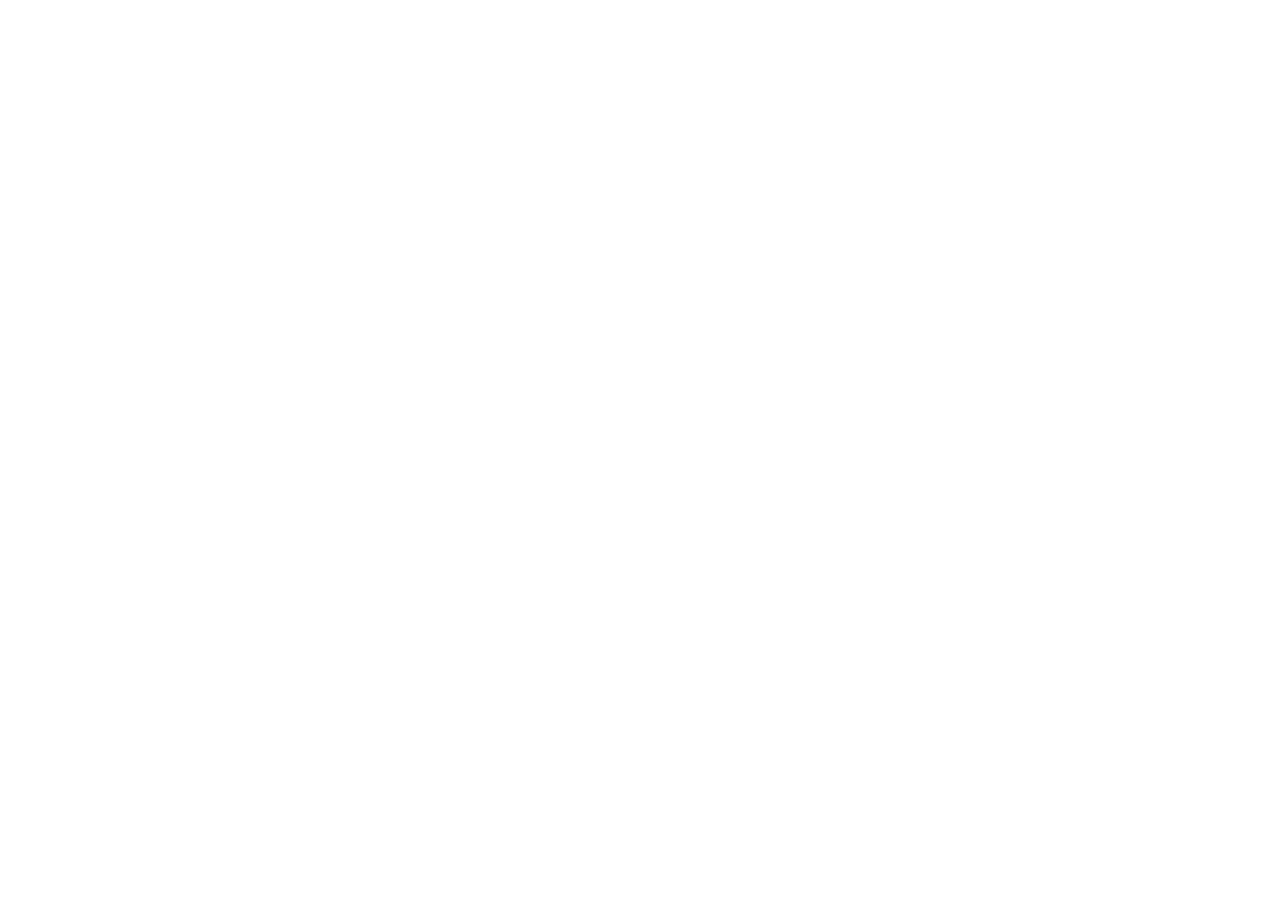
==== index.html @ ad13fb22 "estrutura inicial dos arquivos" ====
<!DOCTYPE html>
<html lang="pt">
<head>
    <meta charset="UTF-8">
    <meta name="viewport" content="width=device-width, initial-scale=1.0">
    <link rel="stylesheet" href="style.css">
    <title>Portifólio</title>    
</head>
<body>
    
</body>
</html>
---- style.css ----
@import url('https://fonts.googleapis.com/css2?family=Baloo+Da+2:wght@400;500;600;700&family=Josefin+Slab:ital,wght@0,300;0,600;0,700;1,300;1,400;1,600&family=Mulish:ital,wght@0,200;0,300;0,400;0,500;1,200;1,300;1,400&display=swap');
@import url('https://cdnjs.cloudflare.com/ajax/libs/font-awesome/5.15.2/css/all.min.css');
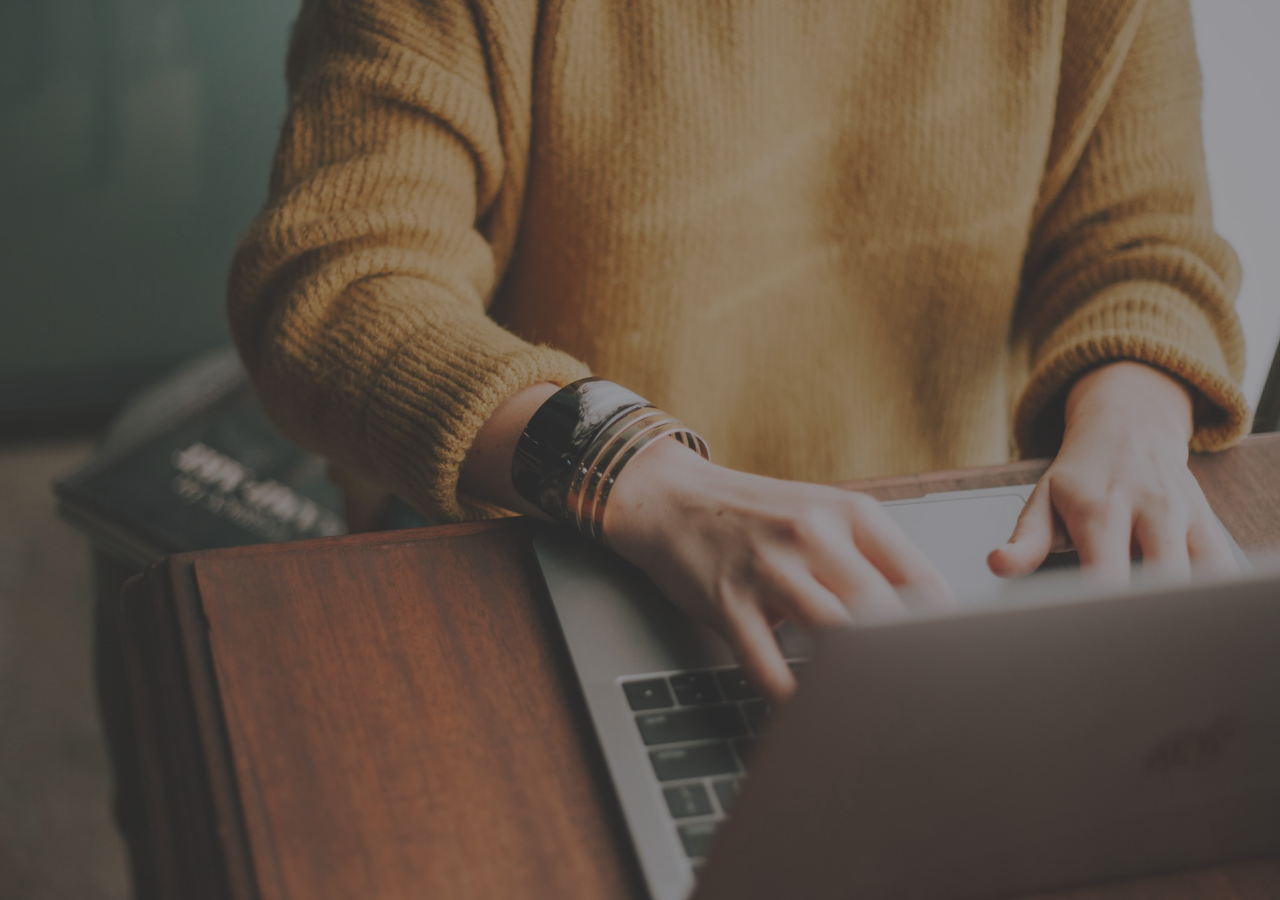
==== commit a887998f: ":package: header" ====
--- a/index.html
+++ b/index.html
@@ -4,9 +4,26 @@
     <meta charset="UTF-8">
     <meta name="viewport" content="width=device-width, initial-scale=1.0">
     <link rel="stylesheet" href="style.css">
-    <title>Portifólio</title>    
+    <link rel="apple-touch-icon" sizes="180x180" href="images/apple-touch-icon.png">
+    <link rel="icon" type="image/png" sizes="32x32" href="images/favicon-32x32.png">
+    <link rel="icon" type="image/png" sizes="16x16" href="images/favicon-16x16.png">
+    <link rel="manifest" href="/site.webmanifest">
+    <title>PinheiroSM</title>    
 </head>
 <body>
-    
+
+    <div class="container">
+        <header>
+            <div class="img-wrapper">
+                <img src="./images/bgheader.jpg" alt="">
+            </div>
+            <div class="banner">
+                <h1>Social Media & Design Gráfico</h1>
+                <p>Pablo Pinheiro</p>
+                <button>Saiba mais</button>
+            </div>
+        </header>
+    </div>
+
 </body>
 </html>--- a/style.css
+++ b/style.css
@@ -1,2 +1,100 @@
 @import url('https://fonts.googleapis.com/css2?family=Baloo+Da+2:wght@400;500;600;700&family=Josefin+Slab:ital,wght@0,300;0,600;0,700;1,300;1,400;1,600&family=Mulish:ital,wght@0,200;0,300;0,400;0,500;1,200;1,300;1,400&display=swap');
-@import url('https://cdnjs.cloudflare.com/ajax/libs/font-awesome/5.15.2/css/all.min.css');+@import url('https://cdnjs.cloudflare.com/ajax/libs/font-awesome/5.15.2/css/all.min.css');
+
+* {
+    margin: 0;
+    padding: 0;
+}
+
+header {
+    width: 100%;
+    height: 100vh;
+    overflow: hidden;
+    position: relative;
+}
+
+.img-wrapper {
+    width: 100%;
+    height: 100%;
+    overflow: hidden;
+    background-color: rgba(0, 0, 0, 0.7);
+}
+
+.img-wrapper img{
+    width: 100%;
+    height: 100%;
+    object-fit: cover;
+    opacity: 0.5;
+    animation: zoom 25s;
+}
+
+@keyframes zoom {
+    0%{
+        transform: scale(1.3);
+    }
+    100%{
+        transform: scale(1);
+    }
+}
+
+.banner {
+    position: absolute;
+    top: 30%;
+    left: 15%;
+}
+
+.banner h1{
+    color: #fff;
+    font-size: 5rem;
+    font-family: "Baloo Da 2", serif;
+    font-weight: 200;
+    text-shadow: .2rem .3rem 2px rgba(0, 0, 0, 0.4);
+    line-height: 5rem;
+    margin-bottom: 2rem;
+    opacity: 0;
+    animation: moveBannner 1s 0.5s forwards;
+}
+
+.banner p{
+    font-family: "Josefin Slab", serif;
+    color: #fff;
+    font-size: 2rem;
+    text-shadow: .2rem .2rem rgba(0, 0, 0, 0.4);
+    margin-bottom: 2rem;
+    opacity: 0;
+    animation: moveBannner 1s 0.7s forwards;
+}
+
+.banner button{
+    font-family: "Mulish", serif;
+    color: #fff;
+    font-size: 1rem;
+    letter-spacing: .1rem;
+    text-transform: uppercase;
+    background: #DA22FF;  
+    background: -webkit-linear-gradient(to right, #DA22FF, #9733EE); 
+    background: linear-gradient(to right, #DA22FF, #9733EE); 
+    padding: 1rem 3rem;
+    border: none;
+    border-radius: 5px;
+    cursor: pointer;
+    opacity: 0;
+    box-shadow: 0 8px 16px 0 rgba(0,0,0,0.2), 0 6px 20px 0 rgba(0,0,0,0.19);
+    animation: moveBannner 1s 0.9s forwards;
+}
+
+.banner button:hover{
+    box-shadow: 0 12px 16px 0 rgba(0,0,0,0.24), 0 17px 50px 0 rgba(0,0,0,0.19);
+}
+
+@keyframes moveBannner{
+    0%{
+        transform: translateY(10rem) rotateY(-30deg);
+    }
+    100%{
+        transform: translateY(0) rotateY(0);
+        opacity: 1;
+    }
+}
+
+
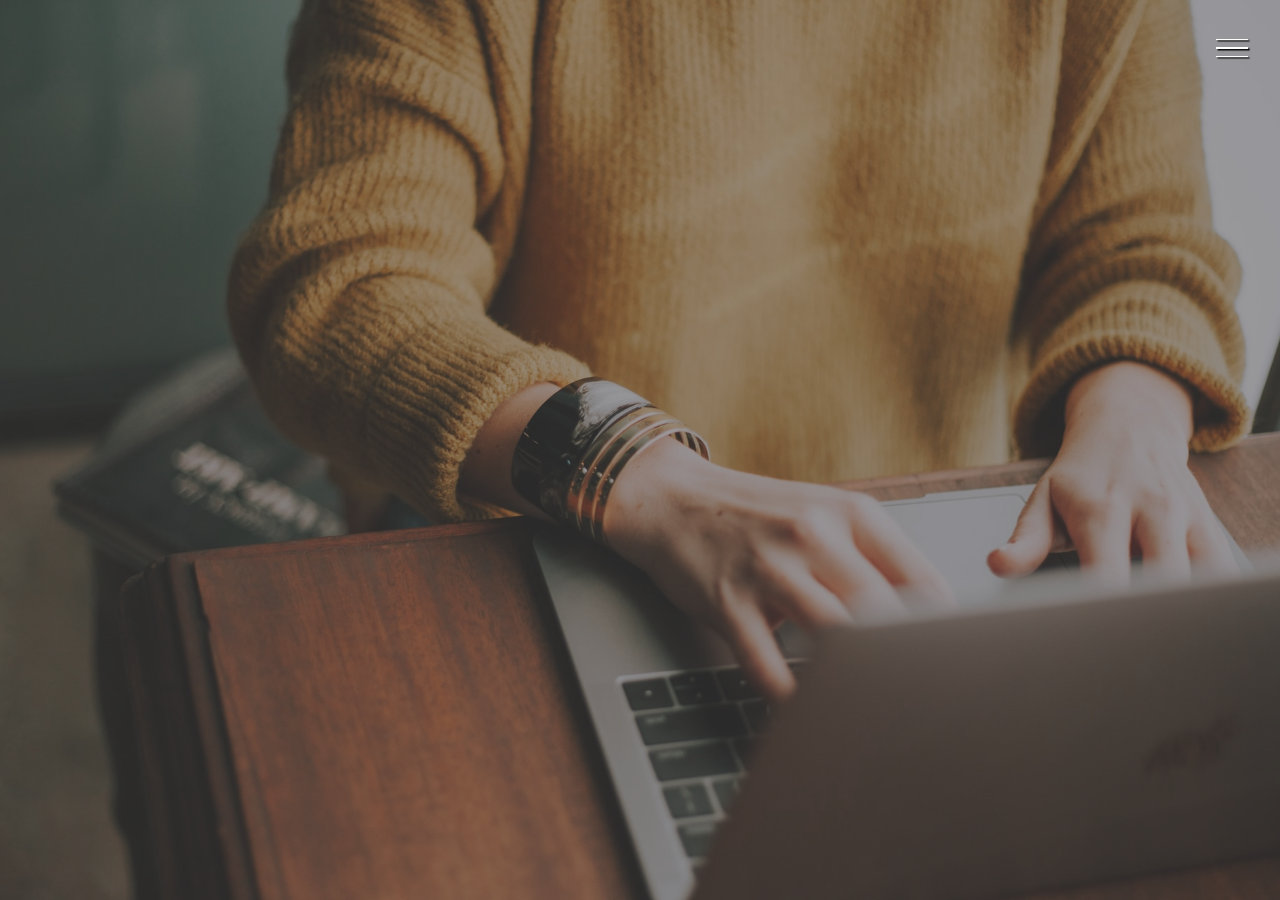
==== commit 78f07ac6: ":package: menu sidebar" ====
--- a/index.html
+++ b/index.html
@@ -10,20 +10,46 @@
     <link rel="manifest" href="/site.webmanifest">
     <title>PinheiroSM</title>    
 </head>
-<body>
+    <body>
 
-    <div class="container">
-        <header>
-            <div class="img-wrapper">
-                <img src="./images/bgheader.jpg" alt="">
+        <div class="container">
+
+            <div class="hamburguer">
+                <div class="line" id="line1"></div>
+                <div class="line" id="line2"></div>
+                <div class="line" id="line3"></div>
+                <span>Fechar</span>
             </div>
-            <div class="banner">
-                <h1>Social Media & Design Gráfico</h1>
-                <p>Pablo Pinheiro</p>
-                <button>Saiba mais</button>
+
+            <header>
+                <div class="img-wrapper">
+                    <img src="./images/bgheader.jpg" alt="">
+                </div>
+                <div class="banner">
+                    <h1>Social Media & Design Gráfico</h1>
+                    <p>Pablo Pinheiro</p>
+                    <button>Saiba mais</button>
+                </div>
+            </header>
+            
+            <div class="sidebar" >
+                <nav>
+                    <ul class="menu">
+                        <li class="menu-item"><a href="#" class="menu-link">Home</a></li>
+                        <li class="menu-item"><a href="#" class="menu-link">Conhecimento</a></li>
+                        <li class="menu-item"><a href="#" class="menu-link">Projetos</a></li>
+                        <li class="menu-item"><a href="#" class="menu-link">Contato</a></li>
+                        <li class="menu-item"><a href="#" class="menu-link">Orçamento</a></li>
+                    </ul>
+                </nav>
+                <div class="social-media">
+                    <a href="#"><i class="fab fa-facebook"></i></a>
+                    <a href="#"><i class="fab fa-github-alt"></i></a>
+                    <a href="#"><i class="fab fa-twitter"></i></a>
+                </div>
             </div>
-        </header>
-    </div>
+        </div>
+    </body>
 
-</body>
+    <script src="script.js"></script>
 </html>--- a/style.css
+++ b/style.css
@@ -4,6 +4,81 @@
 * {
     margin: 0;
     padding: 0;
+    list-style: none;
+    text-decoration: none;
+}
+
+:root{
+    --font-primary: "Baloo da 2", serif;
+    --font-secondary:  "Josefin Slab", serif;
+    --font-action: "Mulish", serif;
+}
+
+.hamburguer{
+    width: 2rem;
+    height: 2rem;
+    position: fixed;
+    z-index: 100;
+    right: 2rem;
+    top: 2rem;
+    display: flex;
+    flex-direction: column;
+    justify-content: space-evenly;
+    cursor: pointer;
+}
+
+.show-menu .hamburguer{
+    right: 16rem;
+}
+
+.line{
+    width: 100%;
+    height: .1rem;
+    background-color: #fff;
+    box-shadow: 0.1rem 0.1rem 1px #000;
+    transition: transform 1s;
+}
+
+.show-menu #line1{
+    transform: translate(.4rem, .4rem) rotate(45deg);
+}
+
+.show-menu #line2{
+    opacity: 0;
+    visibility: hidden;
+}
+
+.show-menu #line3 {
+    transform: translate(.3rem, -.5rem) rotate(-45deg);
+}
+
+.hamburguer span{
+    position: absolute;
+    left: 3rem;
+    height: 2rem;
+    width: 6rem;
+    display: flex;
+    justify-content: center;
+    align-items: center;
+    background-color: #c53030;
+    color: #fff;
+    font-family: var(--font-action);
+    opacity: 0;
+    transition: opacity 0.8s;
+}
+
+.hamburguer span::before{
+    content: "";
+    position: absolute;
+    border-right: .5rem solid #c53030;
+    border-top: .5rem solid transparent;
+    border-left: .5rem solid transparent;
+    border-bottom: .5rem solid transparent;
+    left: -1rem;
+}
+
+.show-menu .hamburguer:hover span{
+    opacity: 0.8;
 }
 
 header {
@@ -46,7 +121,7 @@
 .banner h1{
     color: #fff;
     font-size: 5rem;
-    font-family: "Baloo Da 2", serif;
+    font-family: var(--font-primary);
     font-weight: 200;
     text-shadow: .2rem .3rem 2px rgba(0, 0, 0, 0.4);
     line-height: 5rem;
@@ -56,7 +131,7 @@
 }
 
 .banner p{
-    font-family: "Josefin Slab", serif;
+    font-family: var(--font-secondary);
     color: #fff;
     font-size: 2rem;
     text-shadow: .2rem .2rem rgba(0, 0, 0, 0.4);
@@ -66,7 +141,7 @@
 }
 
 .banner button{
-    font-family: "Mulish", serif;
+    font-family: var(--font-action);
     color: #fff;
     font-size: 1rem;
     letter-spacing: .1rem;
@@ -81,6 +156,7 @@
     opacity: 0;
     box-shadow: 0 8px 16px 0 rgba(0,0,0,0.2), 0 6px 20px 0 rgba(0,0,0,0.19);
     animation: moveBannner 1s 0.9s forwards;
+    transition:  box-shadow 0.5s;
 }
 
 .banner button:hover{
@@ -97,4 +173,64 @@
     }
 }
 
-
+.sidebar{
+    width: 20rem;
+    height: 100vh;
+    background-color: #fff;
+    position: fixed;
+    top: 0;
+    right: -20rem;
+    transition: all 1s;
+}
+
+.show-menu .sidebar{
+    right: 0;
+}
+
+.menu{
+    position: absolute;
+    top: 40%;
+    left: 50%;
+    transform: translate(-50%, -50%);
+}
+
+.menu-item{
+    text-align: center;
+    margin-bottom: -.10rem;
+}
+
+.menu-link{
+    font-family: var(--font-primary);
+    font-size: 2rem;
+    color: #555;
+    transition: color 1s;    
+}
+
+.menu-link:hover{
+    color: #9733EE;
+}
+
+.social-media{
+    width: 100%;
+    position: absolute;
+    bottom: 2rem;
+    display: flex;
+    justify-content: space-evenly;
+}
+
+.social-media i{
+    color: #9733EE;
+    height: 2.5rem;
+    width: 2.5rem;
+    font-size: 2rem;
+    display: flex;
+    justify-content: center;
+    align-items: center;
+    border-radius: 50%;
+    transition:  box-shadow 0.5s;
+
+}
+
+.social-media i:hover{
+    box-shadow: 0 12px 16px 0 rgba(0,0,0,0.24), 0 17px 50px 0 rgba(0,0,0,0.19);
+}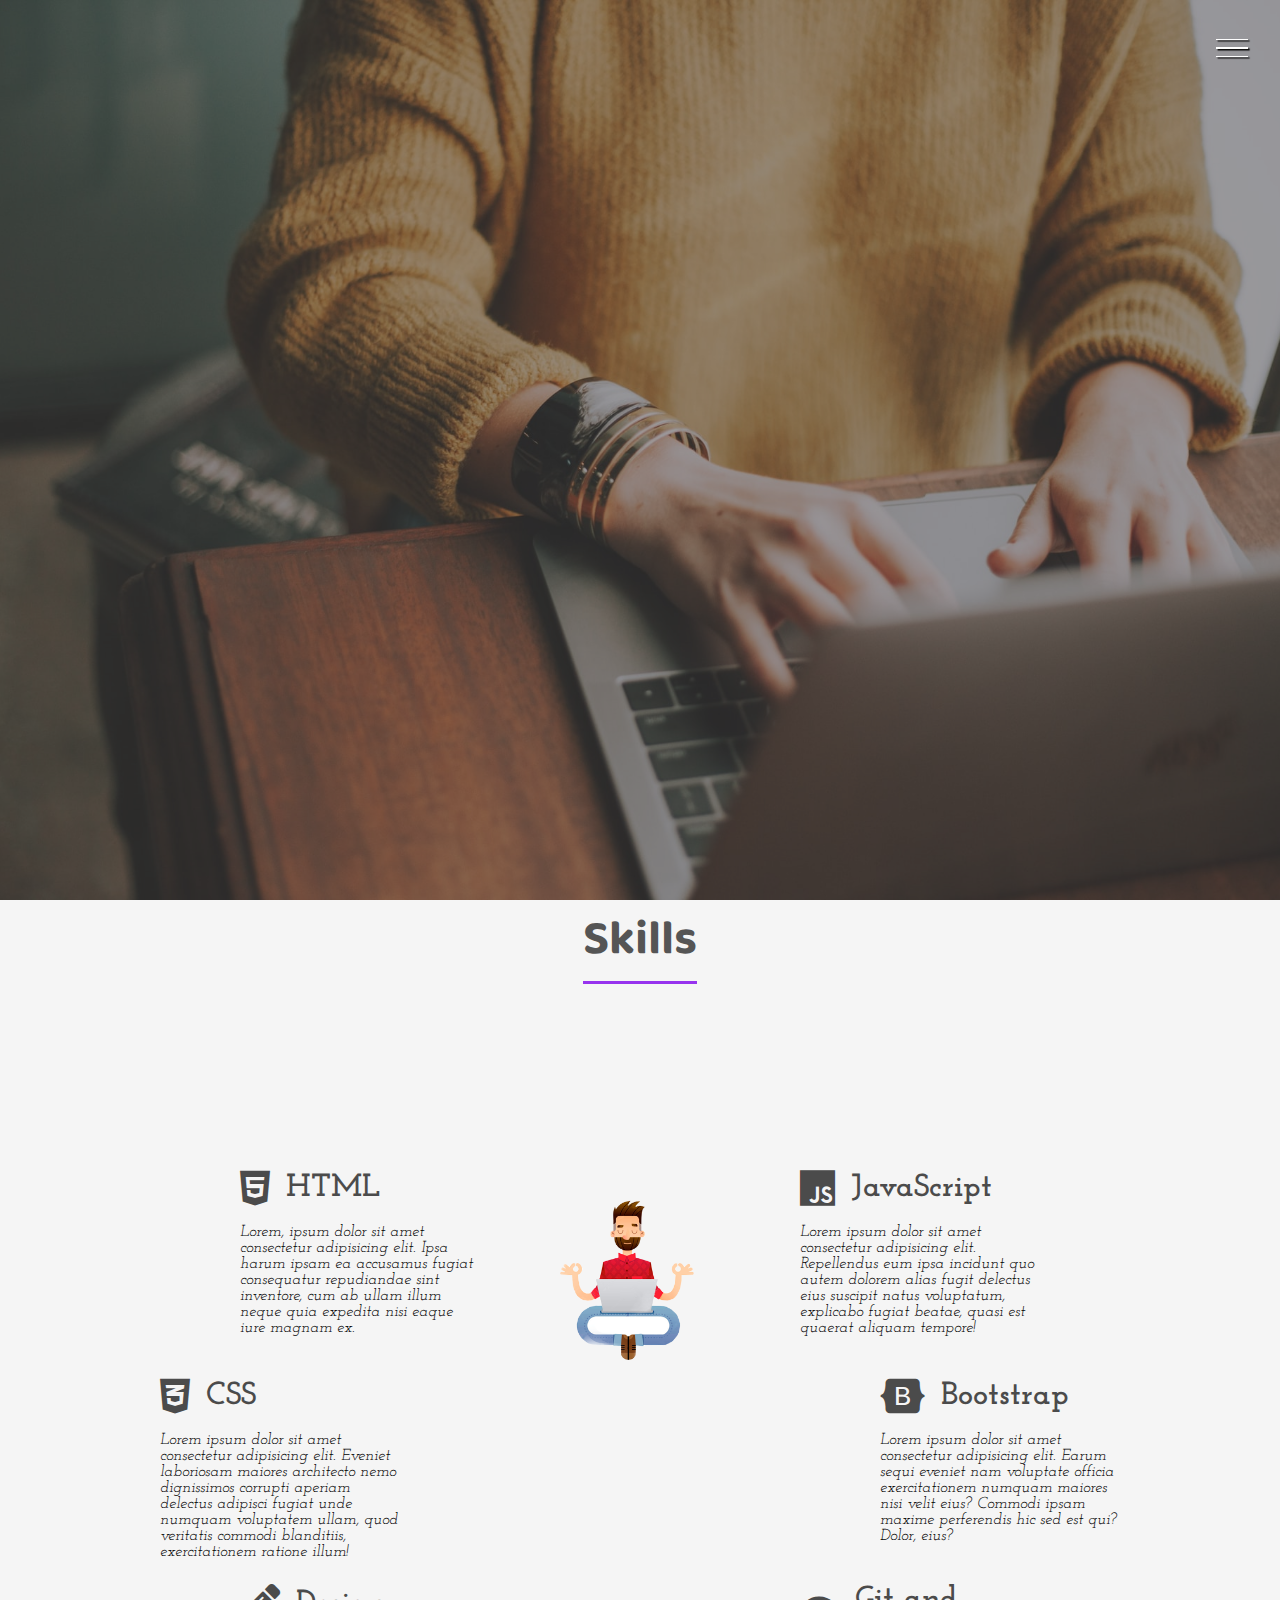
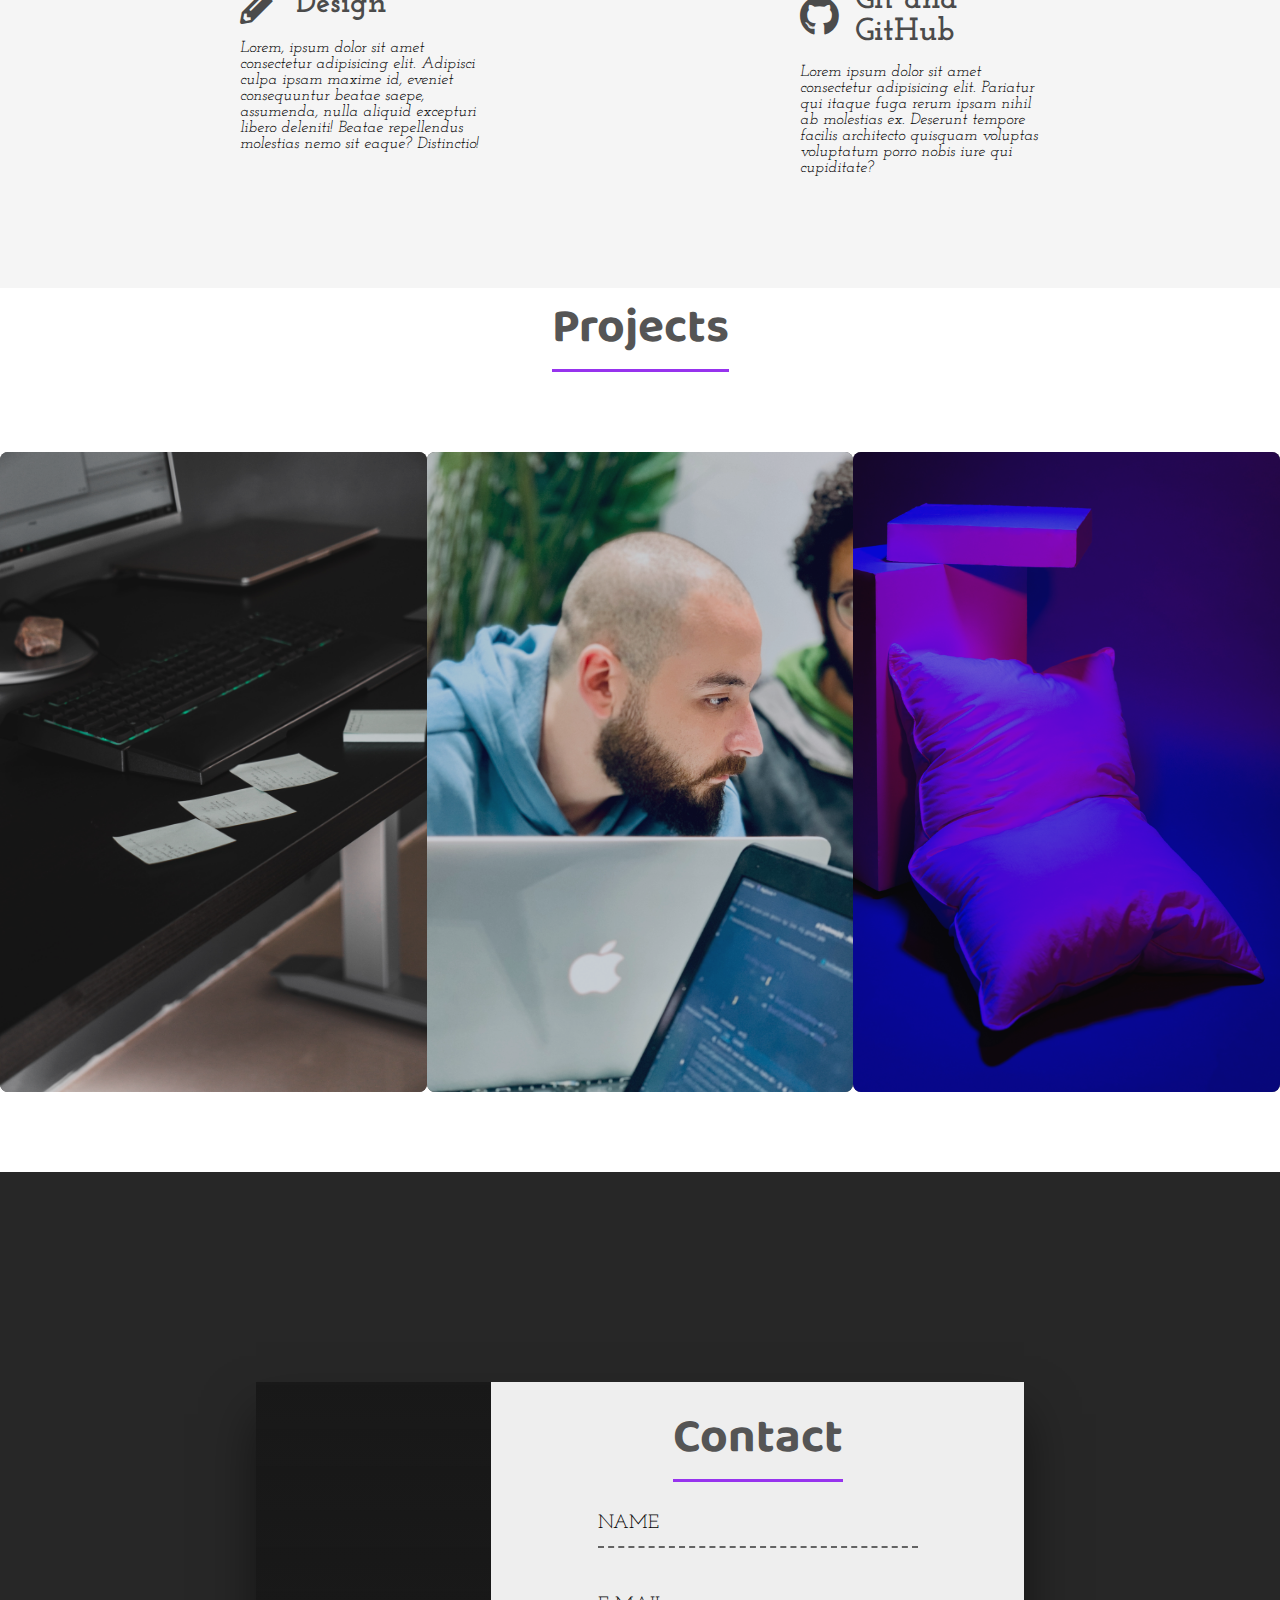
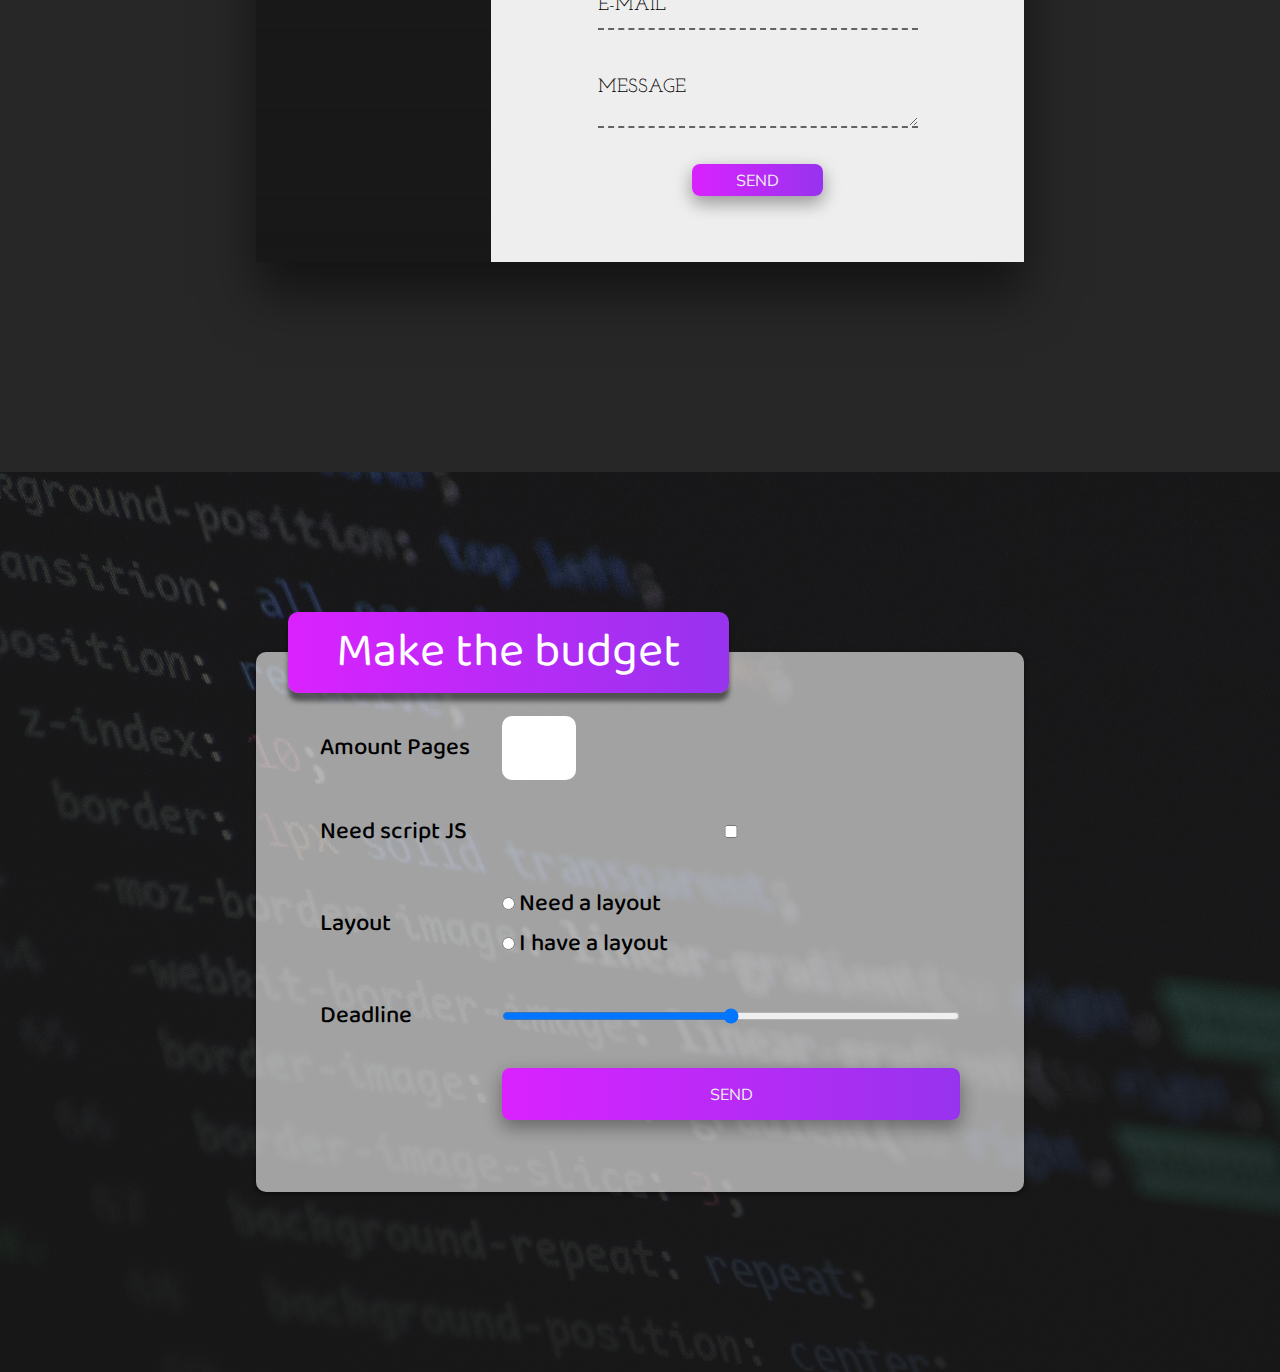
==== commit 41aab355: ":package: form budget" ====
--- a/index.html
+++ b/index.html
@@ -1,5 +1,5 @@
 <!DOCTYPE html>
-<html lang="pt">
+<html lang="en">
 <head>
     <meta charset="UTF-8">
     <meta name="viewport" content="width=device-width, initial-scale=1.0">
@@ -8,7 +8,7 @@
     <link rel="icon" type="image/png" sizes="32x32" href="images/favicon-32x32.png">
     <link rel="icon" type="image/png" sizes="16x16" href="images/favicon-16x16.png">
     <link rel="manifest" href="/site.webmanifest">
-    <title>PinheiroSM</title>    
+    <title>Pinheiro's Portfolio</title>    
 </head>
     <body>
 
@@ -18,7 +18,7 @@
                 <div class="line" id="line1"></div>
                 <div class="line" id="line2"></div>
                 <div class="line" id="line3"></div>
-                <span>Fechar</span>
+                <span>Close</span>
             </div>
 
             <header>
@@ -26,20 +26,20 @@
                     <img src="./images/bgheader.jpg" alt="">
                 </div>
                 <div class="banner">
-                    <h1>Social Media & Design Gráfico</h1>
+                    <h1>Frontend Developer & Social Media</h1>
                     <p>Pablo Pinheiro</p>
-                    <button>Saiba mais</button>
+                    <button>More</button>
                 </div>
             </header>
             
-            <div class="sidebar" >
+            <aside class="sidebar" >
                 <nav>
                     <ul class="menu">
                         <li class="menu-item"><a href="#" class="menu-link">Home</a></li>
-                        <li class="menu-item"><a href="#" class="menu-link">Conhecimento</a></li>
-                        <li class="menu-item"><a href="#" class="menu-link">Projetos</a></li>
-                        <li class="menu-item"><a href="#" class="menu-link">Contato</a></li>
-                        <li class="menu-item"><a href="#" class="menu-link">Orçamento</a></li>
+                        <li class="menu-item"><a href="#" class="menu-link">Skills</a></li>
+                        <li class="menu-item"><a href="#" class="menu-link">Projects</a></li>
+                        <li class="menu-item"><a href="#" class="menu-link">Contact</a></li>
+                        <li class="menu-item"><a href="#" class="menu-link">Budget</a></li>
                     </ul>
                 </nav>
                 <div class="social-media">
@@ -47,7 +47,166 @@
                     <a href="#"><i class="fab fa-github-alt"></i></a>
                     <a href="#"><i class="fab fa-twitter"></i></a>
                 </div>
-            </div>
+            </aside>
+
+            <section class="session-skills">
+                <div class="session-header">
+                    <h1>Skills</h1>
+                </div>
+                <div class="skills">
+                    <div class="skill">
+                        <div class="skill-header">
+                            <i class="fab fa-html5"></i>
+                            <h3>HTML</h3>
+                        </div>
+                        <div class="skill-text">
+                            <p>Lorem, ipsum dolor sit amet consectetur adipisicing elit. Ipsa harum ipsam ea accusamus fugiat consequatur repudiandae sint inventore, cum ab ullam illum neque quia expedita nisi eaque iure magnam ex.</p>
+                        </div>
+                    </div>
+                    <div class="skill">
+                        <div class="skill-header">
+                            <i class="fab fa-css3-alt"></i>
+                            <h3>CSS</h3>
+                        </div>
+                        <div class="skill-text">
+                            <p>Lorem ipsum dolor sit amet consectetur adipisicing elit. Eveniet laboriosam maiores architecto nemo dignissimos corrupti aperiam delectus adipisci fugiat unde numquam voluptatem ullam, quod veritatis commodi blanditiis, exercitationem ratione illum!</p>
+                        </div>
+                    </div>
+                    <div class="skill">
+                        <div class="skill-header">
+                            <i class="fas fa-pencil-alt"></i>
+                            <h3>Design</h3>
+                        </div>
+                        <div class="skill-text">
+                            <p>Lorem, ipsum dolor sit amet consectetur adipisicing elit. Adipisci culpa ipsam maxime id, eveniet consequuntur beatae saepe, assumenda, nulla aliquid excepturi libero deleniti! Beatae repellendus molestias nemo sit eaque? Distinctio!</p>
+                        </div>
+                    </div>
+                    <div class="skill">
+                        <div class="skill-header">
+                            <i class="fab fa-js"></i>
+                            <h3>JavaScript</h3>
+                        </div>
+                        <div class="skill-text">
+                            <p>Lorem ipsum dolor sit amet consectetur adipisicing elit. Repellendus eum ipsa incidunt quo autem dolorem alias fugit delectus eius suscipit natus voluptatum, explicabo fugiat beatae, quasi est quaerat aliquam tempore!</p>
+                        </div>
+                    </div>
+                    <div class="skill">
+                        <div class="skill-header">
+                            <i class="fab fa-bootstrap"></i>
+                            <h3>Bootstrap</h3>
+                        </div>
+                        <div class="skill-text">
+                            <p>Lorem ipsum dolor sit amet consectetur adipisicing elit. Earum sequi eveniet nam voluptate officia exercitationem numquam maiores nisi velit eius? Commodi ipsam maxime perferendis hic sed est qui? Dolor, eius?</p>
+                        </div>
+                    </div>
+                    <div class="skill">
+                        <div class="skill-header">
+                            <i class="fab fa-github"></i>
+                            <h3>Git and GitHub</h3>
+                        </div>
+                        <div class="skill-text">
+                            <p>Lorem ipsum dolor sit amet consectetur adipisicing elit. Pariatur qui itaque fuga rerum ipsam nihil ab molestias ex. Deserunt tempore facilis architecto quisquam voluptas voluptatum porro nobis iure qui cupiditate?</p>
+                        </div>
+                    </div>
+                    <div class="skills-img-wrapper">
+                        <img src="images/skills.png" alt="skills image">
+                    </div>
+                </div>
+            </section>
+
+            <section class="session-projects">
+                <div class="session-header">
+                    <h1>Projects</h1>
+                </div>
+                <div class="projects">
+                    <div class="card">
+                        <div class="card-img-wrapper">
+                            <img src="/images/proj1.jpg" alt="Image project ToDo">
+                        </div>
+                        <div class="card-info">
+                            <h2>ToDo List</h2>
+                            <h3>JavaScript</h3>
+                            <p>Lorem ipsum dolor sit, amet consectetur adipisicing elit. Consequuntur, pariatur ut. Maxime facere, labore cupiditate doloremque quos necessitatibus repellendus aspernatur, animi quod fugiat ullam! Et animi quidem neque recusandae voluptate!</p>
+                            <button class="btn">More</button>
+                        </div>
+                    </div>
+                    <div class="card">
+                        <div class="card-img-wrapper">
+                            <img src="/images/proj2.jpg" alt="Image project marathon">
+                        </div>
+                        <div class="card-info">
+                            <h2>Marathon</h2>
+                            <h3>HTML, CSS</h3>
+                            <p>Lorem ipsum dolor sit amet consectetur, adipisicing elit. Quasi nisi, iste repellendus assumenda laboriosam expedita vitae dicta autem blanditiis eum cum, qui velit doloremque excepturi voluptatibus! Explicabo cumque eos necessitatibus.</p>
+                            <button class="btn">More</button>
+                        </div>
+                    </div>
+                    <div class="card">
+                        <div class="card-img-wrapper">
+                            <img src="/images/proj3.jpg" alt="Image project Beautiful House">
+                        </div>
+                        <div class="card-info">
+                            <h2>Beautiful House</h2>
+                            <h3>HTML</h3>
+                            <p>Lorem ipsum dolor sit amet consectetur adipisicing elit. Doloremque at doloribus provident omnis voluptatem? Facere doloremque praesentium nulla quam? Quidem temporibus incidunt aperiam quis repellat quas illo esse, dolorum veritatis.</p>
+                            <button class="btn">More</button>
+                        </div>
+                    </div>
+                </div>
+            </section>
+
+            <section class="session-contact">
+                <div class="contact-wrapper">
+                    <div class="contact-left"></div>                    
+                    <div class="contact-right">
+                        <div class="session-header">
+                            <h1>Contact</h1>
+                        </div>
+                        <form>
+                            <div class="input-group">
+                                <input type="text" class="field" id="name">
+                                <label for="name" class="field-label">Name</label>
+                            </div>
+                            <div class="input-group">
+                                <input type="text" class="field" id="email">
+                                <label for="email" class="field-label">E-mail</label>
+                            </div>
+                            <div class="input-group">
+                                <textarea class="field" id="message"></textarea>
+                                <label for="message" class="field-label">Message</label>
+                            </div>
+                            <button type="submit" class="btn btn-submit">Send</button>
+                        </form>
+                    </div>
+                </div>
+            </section>
+
+            <section class="session-budget">
+                <div class="budget-wrapper">
+                    <h1>Make the budget</h1>
+                    <form>
+                        <label for="amount">Amount Pages</label>
+                        <input type="number" min="1" name="amount" id="amount">
+                        <label for="js">Need script JS</label>
+                        <input type="checkbox" name="js" id="js">
+                        <label>Layout</label>
+                        <div class="group-layout">
+                            <div>
+                                <input type="radio" name="layout" id="layout-yes">
+                                <label for="layout-yes">Need a layout</label>
+                            </div>
+                            <div>
+                                <input type="radio" name="layout" id="layout-no">
+                                <label for="layout-yes">I have a layout</label>
+                            </div>
+                        </div>
+                        <label for="deadline">Deadline</label>
+                        <input type="range" name="deadline" id="deadline">
+                        <button class="btn btn-budget" type="submit">Send</button>
+                    </form>
+                </div>
+            </section>
+
         </div>
     </body>
 
--- a/style.css
+++ b/style.css
@@ -1,5 +1,6 @@
 @import url('https://fonts.googleapis.com/css2?family=Baloo+Da+2:wght@400;500;600;700&family=Josefin+Slab:ital,wght@0,300;0,600;0,700;1,300;1,400;1,600&family=Mulish:ital,wght@0,200;0,300;0,400;0,500;1,200;1,300;1,400&display=swap');
 @import url('https://cdnjs.cloudflare.com/ajax/libs/font-awesome/5.15.2/css/all.min.css');
+
 
 * {
     margin: 0;
@@ -25,10 +26,12 @@
     flex-direction: column;
     justify-content: space-evenly;
     cursor: pointer;
+    transition: 0.8s;
 }
 
 .show-menu .hamburguer{
     right: 16rem;
+    transition: 1.1s;
 }
 
 .line{
@@ -64,7 +67,6 @@
     color: #fff;
     font-family: var(--font-action);
     opacity: 0;
-    transition: opacity 0.8s;
 }
 
 .hamburguer span::before{
@@ -139,6 +141,7 @@
     opacity: 0;
     animation: moveBannner 1s 0.7s forwards;
 }
+
 
 .banner button{
     font-family: var(--font-action);
@@ -163,6 +166,7 @@
     box-shadow: 0 12px 16px 0 rgba(0,0,0,0.24), 0 17px 50px 0 rgba(0,0,0,0.19);
 }
 
+
 @keyframes moveBannner{
     0%{
         transform: translateY(10rem) rotateY(-30deg);
@@ -233,4 +237,346 @@
 
 .social-media i:hover{
     box-shadow: 0 12px 16px 0 rgba(0,0,0,0.24), 0 17px 50px 0 rgba(0,0,0,0.19);
+}
+
+.skills{
+    height: 100%;
+    display: grid;
+    grid-template-columns: repeat(16, 1fr);
+    grid-template-rows: repeat(8, 6rem);
+    row-gap: .5rem;
+}
+
+.skill:nth-child(1){
+    grid-column: 4 / 7;
+    grid-row: 2 / 4;
+}
+
+.skill:nth-child(2){
+    grid-column: 3 / 6;
+    grid-row: 4 / 6;
+}
+
+.skill:nth-child(3){
+    grid-column: 4 / 7;
+    grid-row: 6 / -2;
+}
+
+.skill:nth-child(4){
+    grid-column: 11 / 14;
+    grid-row: 2 / 4;
+}
+
+.skill:nth-child(5){
+    grid-column: 12 / 15;
+    grid-row: 4 / 6;
+}
+
+.skill:nth-child(6){
+    grid-column: 11 / 14;
+    grid-row: 6 / -2;
+}
+
+.session-skills{
+    background-color: #f5f5f5;
+    height: 100%;
+}
+
+.session-header{
+    display: flex;
+    justify-content: center;
+    align-items: center;
+}
+
+.session-header h1{
+    font-family: var(--font-primary);
+    font-size: 3rem;
+    color: #555;
+    border-bottom: solid 3px #9733EE;
+    margin-bottom: 5rem;
+}
+
+.skill-header{
+    display: flex;
+    align-items: center;
+    color: #4b4b4b;
+}
+
+.skill-header i{
+    font-size: 2.5rem;
+}
+
+.skill-header h3{
+    font-family: var(--font-secondary);
+    font-size: 2rem;
+    padding-left: 1rem;
+}
+
+.skill-text {
+    font-family: var(--font-secondary);
+    margin-top: 1rem;
+    font-style: italic;    
+}
+
+.skills-img-wrapper{
+    grid-column: 8 / 11;
+    grid-row: 2 / 5;
+    width: 80%;
+    height: 80%;
+}
+
+.skills-img-wrapper img {
+    object-fit: cover;
+    width: 100%;
+}
+
+.projects{
+    display: flex;
+    justify-content: space-evenly;
+}
+
+.card{
+    width: 30rem;
+    height: 40rem;
+    position: relative;
+    margin-bottom: 5rem;
+}
+
+.card-img-wrapper{
+    width: 100%;
+    height: 100%;
+    background-color: #262626;
+    border-radius: .5rem;
+}
+
+.card-img-wrapper img{
+    object-fit: cover;
+    width: 100%;    
+    height: 100%;
+    opacity: 0.8;
+    border-radius: .5rem;
+    transition: opacity .4s;
+}
+
+.card:hover .card-img-wrapper img{
+    opacity: .5;
+}
+
+.card-info{
+    opacity: 0;
+    visibility: hidden;
+    position: absolute;
+    bottom: 0;
+    padding: 2rem;
+    text-shadow: 0.3 0.2rem 0.3 rem rgba(0, 0, 0, .6);
+    transition: all .4s;
+}
+
+.card-info h2{
+    font-family: var(--font-primary);
+    font-size: 2rem;
+    font-weight: 500;
+    color: #eee;
+}
+
+.card-info h3{
+    font-family: var(--font-action);
+    font-size: 1.5rem;
+    font-weight: bolder;
+    color: #ff4081;
+    margin-bottom: 1.5rem;
+}
+
+.card-info p{
+    font-family: var(--font-secondary);
+    color: #eee;
+    font-weight: 400;
+    width: 80%;
+    margin-bottom: 2rem;
+}
+
+.btn{    
+    background: #DA22FF;  
+    background: -webkit-linear-gradient(to right, #DA22FF, #9733EE); 
+    background: linear-gradient(to right, #DA22FF, #9733EE); 
+    font-family: var(--font-action);
+    font-size: 1rem;
+    color: #eee;
+    border-radius: .5rem;
+    border: none;
+    box-shadow: 0 .1rem .8rem rgba(0, 0, 0, .4);
+    cursor: pointer;
+    box-shadow: 0 8px 16px 0 rgba(0,0,0,0.2), 0 6px 20px 0 rgba(0,0,0,0.19);
+    transition:  box-shadow 0.5s;
+}
+
+.card-info button{    
+    width: 8rem;
+    height: 2.5rem;    
+}
+
+.card:hover .card-info{
+    bottom: 2rem;
+    opacity: 1;
+    visibility: visible;
+}
+
+.session-contact{
+    width: 100%;
+    height: 100vh;
+    background-color: #272727;
+    display: flex;
+    align-items: center;
+    justify-content: center;
+}
+
+.contact-wrapper{
+    width: 60%;
+    height: 30rem;
+    display: flex;
+    box-shadow: 0 2rem 3rem rgba(0, 0, 0, .5);
+}
+
+.contact-left{
+    width: 35%;
+    background: 
+        linear-gradient(rgba(15,15,15,0.6), rgba(22,22,22, 0.9)), 
+        url(images/contato.jpg);
+    background-size: cover;
+}
+
+.contact-right{
+    width: 65%;
+    background-color: #eee;
+    padding: 1rem 3rem 3rem 3rem;
+}
+
+.session-contact h1{
+    margin-bottom: 0;
+}
+
+.session-contact form{
+    width: 100%;
+    display: flex;
+    flex-direction: column;
+    align-items: center;
+}
+
+.input-group{
+    position: relative;
+}
+
+.field{
+    background: transparent;
+    border: none;
+    width: 20rem;
+    font-size: 1.5rem;
+    font-family: var(--font-secondary);
+    border-bottom: 2px dashed #636363;
+    height: 3rem;
+    outline: none;
+    margin: 1rem 0;
+}
+
+.input-group textarea{
+    padding-top: 1rem;
+    max-width: 25rem;
+    max-height: 3rem;
+}
+
+.field-label{
+    position: absolute;
+    left: 0;
+    top: 2rem;
+    font-size: 1.2rem;
+    font-family: var(--font-secondary);
+    text-transform: uppercase;
+    transition: all 0.3s;
+}
+
+.field:focus ~ label{
+    top: 0;
+    font-size: 1rem;
+}
+
+.field:focus {
+    border-bottom: 1px solid;
+}
+
+.btn-submit{
+    margin-top: 1rem;
+    font-size: 1rem;
+    text-transform: uppercase;
+    width: 30%;
+    height: 2rem;
+}
+
+.session-budget{
+    width: 100%;
+    height: 100vh;
+    background: 
+        linear-gradient(rgba(15,15,15,0.6), rgba(22,22,22, 0.9)), 
+        url("./images/bg-orcamento.jpg");
+    object-fit: cover;
+    display: flex;
+    justify-content: center;
+    align-items: center;
+    
+}
+
+.budget-wrapper{
+    width: 60%;
+    height: 60%;
+    background-color: #ffffff99;
+    border-radius: 10px;
+    box-shadow: 0 0.1rem 0.3rem rgba(0, 0, 0, 0.5);
+    position: relative;
+}
+
+.session-budget h1{
+    position: absolute;
+    top: -2.5rem;
+    left: 2rem;
+    background: #DA22FF;  
+    background: -webkit-linear-gradient(to right, #DA22FF, #9733EE); 
+    background: linear-gradient(to right, #DA22FF, #9733EE); 
+    padding: 0 3rem;
+    color: #fff;
+    font-family: var(--font-primary);
+    font-size: 3rem;
+    font-weight: lighter;
+    box-shadow: 0 0.5rem 0.3rem rgba(0, 0, 0, 0.5);
+    border-radius: 10px;
+}
+
+.session-budget form{
+    margin: 4rem;
+    display: grid;
+    grid-template-columns: auto 1fr;
+    column-gap: 2rem;
+    row-gap: 2rem;
+    align-items: center;
+}
+
+.session-budget label{
+    font-family: var(--font-primary);
+    font-size: 1.5rem;
+    font-weight: 500;    
+}
+
+.session-budget input[type="number"]{
+    font-family: var(--font-primary);
+    width: 4rem;
+    font-size: 2rem;
+    outline: none;
+    border-radius: 10px;
+    border: none;
+    padding: 0.3rem;
+}
+
+.btn-budget{
+    text-transform: uppercase;
+    padding: 1rem;
+    cursor: pointer;
+    grid-column: 2;
 }